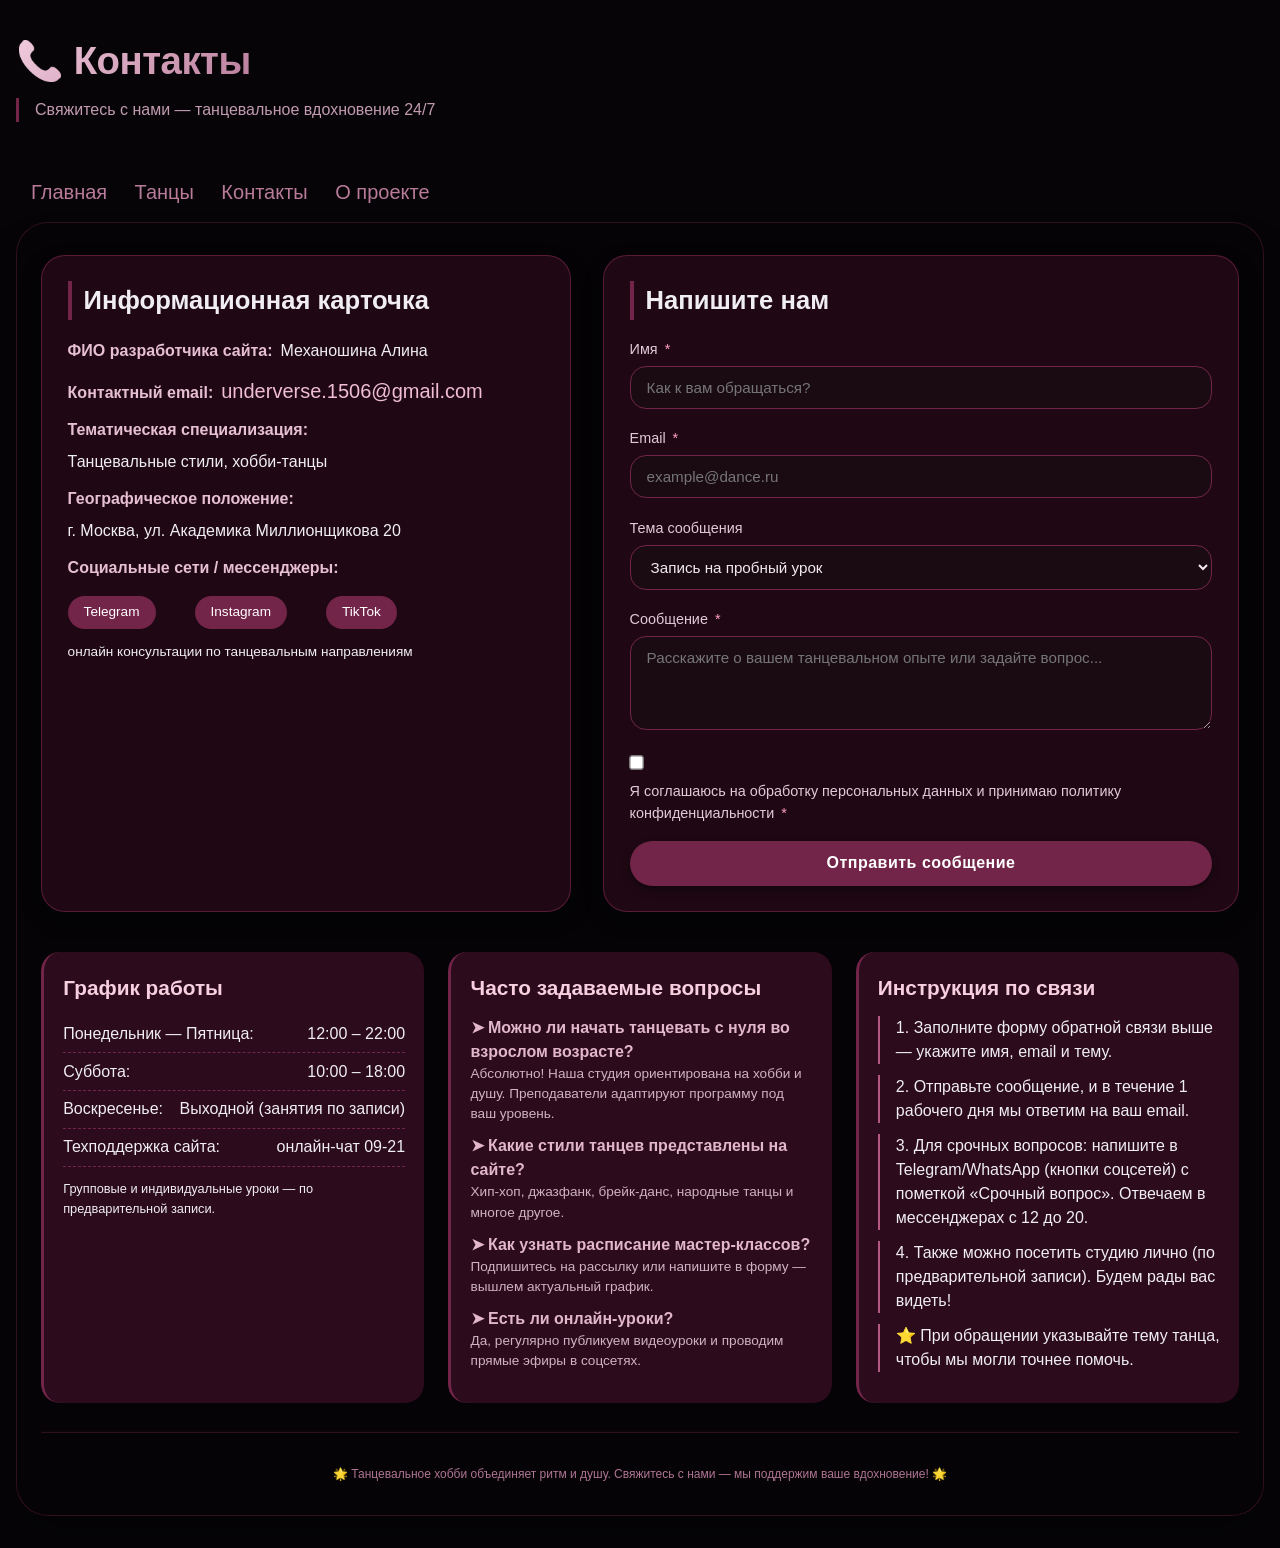
==== contacts.html @ c8854f26 "first commit" ====
<!DOCTYPE html>
<html lang="ru">
<head>
    <meta charset="UTF-8">
    <meta name="viewport" content="width=device-width, initial-scale=1.0, user-scalable=yes">
    <title>Контакты — Танцевальная студия | Хобби и стили танцев</title>
    <link rel="stylesheet" href="./contacts.css">
</head>
<body>
    <header class="header">
        <h1 class="page-title">📞 Контакты</h1>
        <div class="subhead">Свяжитесь с нами — танцевальное вдохновение 24/7</div>
        <nav class="header__nav">
            <ul class="header__list">
                <li class="header__li"><a href="./index.html">Главная</a></li>
                <li class="header__li"><a href="./dance_gallery.html">Танцы</a></li>
                <li class="header__li"><a href="./contacts.html">Контакты</a></li>
                <li class="header__li"><a href="#">О проекте</a></li>
            </ul>
        </nav>
    </header>
    <div class="container">
        <div class="contacts-grid">
            <div class="card dev-info">
                <h3>Информационная карточка</h3>
                <p><strong>ФИО разработчика сайта:</strong>Механошина Алина</p>
                <p><strong>Контактный email:</strong> <a href="mailto:underverse.1506@gmail.com" style="color:#f0bdd5;">underverse.1506@gmail.com</a></p>
                <p><strong>Тематическая специализация:</strong> Танцевальные стили, хобби-танцы</p>
                <p><strong>Географическое положение:</strong> г. Москва, ул. Академика Миллионщикова 20</p>
                <p><strong>Социальные сети / мессенджеры:</strong></p>
                <div class="social-links">
                    <a href="#" class="social-link" target="_blank">Telegram</a>
                    <a href="#" class="social-link" target="_blank">Instagram</a>
                    <a href="#" class="social-link" target="_blank">TikTok</a>
                </div>
                <p style="font-size:0.85rem; margin-top:0.6rem;">онлайн консультации по танцевальным направлениям</p>
            </div>
            <div class="card">
                <h3>Напишите нам</h3>
                <form id="feedbackForm" action="#" method="post">
                    <div class="form-group">
                        <label>Имя <span class="required-star">*</span></label>
                        <input type="text" id="name" name="name" placeholder="Как к вам обращаться?" required>
                    </div>
                    <div class="form-group">
                        <label>Email <span class="required-star">*</span></label>
                        <input type="email" id="email" name="email" placeholder="example@dance.ru" required>
                    </div>
                    <div class="form-group">
                        <label>Тема сообщения</label>
                        <select id="topic" name="topic">
                            <option value="Запись на пробный урок">Запись на пробный урок</option>
                            <option value="Вопрос по хобби и стилям">Вопрос по стилям</option>
                            <option value="Сотрудничество">Сотрудничество</option>
                            <option value="Обратная связь о сайте">Обратная связь о сайте</option>
                            <option value="Другое">Другое</option>
                        </select>
                    </div>
                    <div class="form-group">
                        <label>Сообщение <span class="required-star">*</span></label>
                        <textarea id="message" name="message" rows="4" placeholder="Расскажите о вашем танцевальном опыте или задайте вопрос..." required></textarea>
                    </div>
                    <div class="checkbox-group">
                        <input type="checkbox" id="consent" name="consent" required>
                        <label for="consent" style="margin-bottom:0;">Я соглашаюсь на обработку персональных данных и принимаю политику конфиденциальности <span class="required-star">*</span></label>
                    </div>
                    <button type="submit" class="btn-submit">Отправить сообщение</button>
                    <div id="formStatus"></div>
                </form>
            </div>
        </div>
        <div class="additional-block">
            <div class="info-card">
                <h4>График работы</h4>
                <div class="schedule-item"><span>Понедельник — Пятница:</span><span>12:00 – 22:00</span></div>
                <div class="schedule-item"><span>Суббота:</span><span>10:00 – 18:00</span></div>
                <div class="schedule-item"><span>Воскресенье:</span><span>Выходной (занятия по записи)</span></div>
                <div class="schedule-item"><span>Техподдержка сайта:</span><span>онлайн-чат 09-21</span></div>
                <p style="margin-top:0.8rem; font-size:0.8rem;">Групповые и индивидуальные уроки — по предварительной записи.</p>
            </div>
            <div class="info-card">
                <h4>Часто задаваемые вопросы</h4>
                <div class="faq-question">➤ Можно ли начать танцевать с нуля во взрослом возрасте?</div>
                <div class="faq-answer">Абсолютно! Наша студия ориентирована на хобби и душу. Преподаватели адаптируют программу под ваш уровень.</div>
                <div class="faq-question">➤ Какие стили танцев представлены на сайте?</div>
                <div class="faq-answer">Хип-хоп, джазфанк, брейк-данс, народные танцы и многое другое.</div>
                <div class="faq-question">➤ Как узнать расписание мастер-классов?</div>
                <div class="faq-answer">Подпишитесь на рассылку или напишите в форму — вышлем актуальный график.</div>
                <div class="faq-question">➤ Есть ли онлайн-уроки?</div>
                <div class="faq-answer">Да, регулярно публикуем видеоуроки и проводим прямые эфиры в соцсетях.</div>
            </div>
            <div class="info-card">
                <h4>Инструкция по связи</h4>
                <div class="instruction-step">1️. Заполните форму обратной связи выше — укажите имя, email и тему.</div>
                <div class="instruction-step">2️. Отправьте сообщение, и в течение 1 рабочего дня мы ответим на ваш email.</div>
                <div class="instruction-step">3️. Для срочных вопросов: напишите в Telegram/WhatsApp (кнопки соцсетей) с пометкой «Срочный вопрос». Отвечаем в мессенджерах с 12 до 20.</div>
                <div class="instruction-step">4️. Также можно посетить студию лично (по предварительной записи). Будем рады вас видеть!</div>
                <div class="instruction-step">⭐️ При обращении указывайте тему танца, чтобы мы могли точнее помочь.</div>
            </div>
        </div>
        <hr>
        <footer>
            🌟 Танцевальное хобби объединяет ритм и душу. Свяжитесь с нами — мы поддержим ваше вдохновение! 🌟
        </footer>
    </div>
</body>
---- contacts.css ----
* {
    margin: 0;
    padding: 0;
    box-sizing: border-box;
}

.header__nav {
    padding: 15px;
    border-radius: 5px;
}

.header__nav .header__list li {
    text-decoration: none;
    list-style-type: none;   
    display: inline-block;
}

a {
    display: inline-block; 
    position: relative;
    text-decoration: none;
    color: #b87b9a;
    margin-right: 23px;
    font-size: 20px;

}

a::after {
    content: '';
    position: absolute;
    bottom: 0;
    left: 0;
    width: 0;
    height: 2px;
    background-color: #b87b9a;
    transition: width 0.3s ease;
}

a:hover::after {
    width: 100%;
}

body {
    background-color: #060407;   /* основной фон #060407 */
    font-family: 'Segoe UI', Roboto, 'Helvetica Neue', sans-serif;
    line-height: 1.5;
    color: #f0eef2;
    padding: 2rem 1rem;
}

.container {
    max-width: 1280px;
    margin: 0 auto;
    background: rgba(6, 4, 7, 0.65);
    border-radius: 2rem;
    backdrop-filter: blur(2px);
    padding: 2rem 1.5rem;
    box-shadow: 0 20px 35px -12px rgba(0, 0, 0, 0.6);
    border: 1px solid rgba(114, 37, 72, 0.4);
}

.page-title {
    font-size: 2.4rem;
    font-weight: 800;
    margin-bottom: 0.5rem;
    letter-spacing: -0.5px;
    background: linear-gradient(135deg, #f2cddf, #b87b9a);
    -webkit-background-clip: text;
    background-clip: text;
    color: transparent;
    display: inline-block;
}

.subhead {
    color: #c29bb0;
    border-left: 3px solid #722548;
    padding-left: 1rem;
    margin-bottom: 2.5rem;
    font-size: 1rem;
}

.contacts-grid {
    display: grid;
    grid-template-columns: 1fr 1.2fr;
    gap: 2rem;
    margin-bottom: 2.5rem;
}

.card {
    background: rgba(84, 21, 51, 0.35);
    backdrop-filter: blur(4px);
    border-radius: 1.5rem;
    padding: 1.6rem;
    border: 1px solid rgba(114, 37, 72, 0.7);
    box-shadow: 0 8px 20px rgba(0, 0, 0, 0.3);
    transition: transform 0.2s ease, box-shadow 0.2s;
}

.card:hover {
    transform: translateY(-3px);
    box-shadow: 0 20px 30px -12px #00000055;
    border-color: #b84c7c;
}

.card h3 {
    font-size: 1.6rem;
    margin-bottom: 1.2rem;
    font-weight: 600;
    display: flex;
    align-items: center;
    gap: 0.6rem;
    border-left: 4px solid #722548;
    padding-left: 0.75rem;
}

.dev-info p {
    margin-bottom: 0.8rem;
    display: flex;
    align-items: baseline;
    flex-wrap: wrap;
    gap: 0.5rem;
}

.dev-info strong {
    min-width: 140px;
    color: #e6bfd2;
    font-weight: 600;
}

.social-links {
    display: flex;
    flex-wrap: wrap;
    gap: 1rem;
    margin: 1rem 0 0.8rem;
}

.social-link {
    background: #722548;
    color: white;
    padding: 0.4rem 1rem;
    border-radius: 40px;
    text-decoration: none;
    font-size: 0.85rem;
    font-weight: 500;
    transition: all 0.2s;
    display: inline-flex;
    align-items: center;
    gap: 0.4rem;
}

.social-link:hover {
    background: #a13e6b;
    transform: scale(1.02);
    box-shadow: 0 2px 8px rgba(0,0,0,0.3);
}

.form-group {
    margin-bottom: 1.2rem;
}

label {
    display: block;
    margin-bottom: 0.35rem;
    font-weight: 500;
    font-size: 0.9rem;
    color: #e2cbd8;
}

.required-star {
    color: #ff9fbd;
    margin-left: 3px;
}

input, select, textarea {
    width: 100%;
    padding: 0.75rem 1rem;
    background-color: #1a0b13;
    border: 1px solid #722548;
    border-radius: 1rem;
    font-size: 0.95rem;
    color: #f3eaf0;
    transition: 0.2s;
    font-family: inherit;
}

input:focus, select:focus, textarea:focus {
    outline: none;
    border-color: #b85783;
    box-shadow: 0 0 0 3px rgba(114, 37, 72, 0.5);
    background-color: #2a1220;
}

.checkbox-group {
    display: flex;
    align-items: center;
    gap: 0.75rem;
    flex-wrap: wrap;
    margin: 1rem 0;
}

.checkbox-group input {
    width: auto;
    transform: scale(1.1);
    margin: 0;
    accent-color: #722548;
}

.btn-submit {
    background: #722548;
    border: none;
    padding: 0.85rem 1.8rem;
    border-radius: 2rem;
    font-weight: bold;
    font-size: 1rem;
    color: white;
    cursor: pointer;
    transition: all 0.25s;
    width: 100%;
    font-family: inherit;
    letter-spacing: 0.5px;
    box-shadow: 0 4px 8px rgba(0,0,0,0.4);
}

.btn-submit:hover {
    background: #9b3c67;
    transform: translateY(-2px);
    box-shadow: 0 8px 18px #00000040;
}

.additional-block {
    display: grid;
    grid-template-columns: repeat(3, 1fr);
    gap: 1.5rem;
    margin-top: 1rem;
}

.info-card {
    background: rgba(84, 21, 51, 0.5);
    border-radius: 1.2rem;
    padding: 1.2rem;
    border-left: 3px solid #722548;
}

.info-card h4 {
    font-size: 1.3rem;
    margin-bottom: 0.8rem;
    color: #f7cfdf;
}

.schedule-item {
    display: flex;
    justify-content: space-between;
    border-bottom: 1px dashed #722548;
    padding: 0.4rem 0;
}

.faq-question {
    font-weight: 700;
    margin-top: 0.6rem;
    color: #e2b6cb;
}

.faq-answer {
    font-size: 0.85rem;
    margin-bottom: 0.6rem;
    color: #cfb3c2;
}

.instruction-step {
    margin-bottom: 0.7rem;
    padding-left: 1rem;
    border-left: 2px solid #b45781;
}

hr {
    margin: 1.8rem 0;
    border-color: #72254860;
}

footer {
    text-align: center;
    margin-top: 2rem;
    font-size: 0.75rem;
    color: #b07594;
}

.success-message {
    background: #1f3b2c;
    border-left: 6px solid #6fbf4c;
    padding: 0.8rem;
    border-radius: 1rem;
    margin-top: 1rem;
    text-align: center;
    color: #c6f7d0;
}

.error-message {
    background: #541533aa;
    border-left: 6px solid #ff7b89;
    padding: 0.5rem;
    border-radius: 0.8rem;
    font-size: 0.85rem;
    color: #ffc0cb;
    margin-top: 0.3rem;
}

.hidden {
    display: none;
}
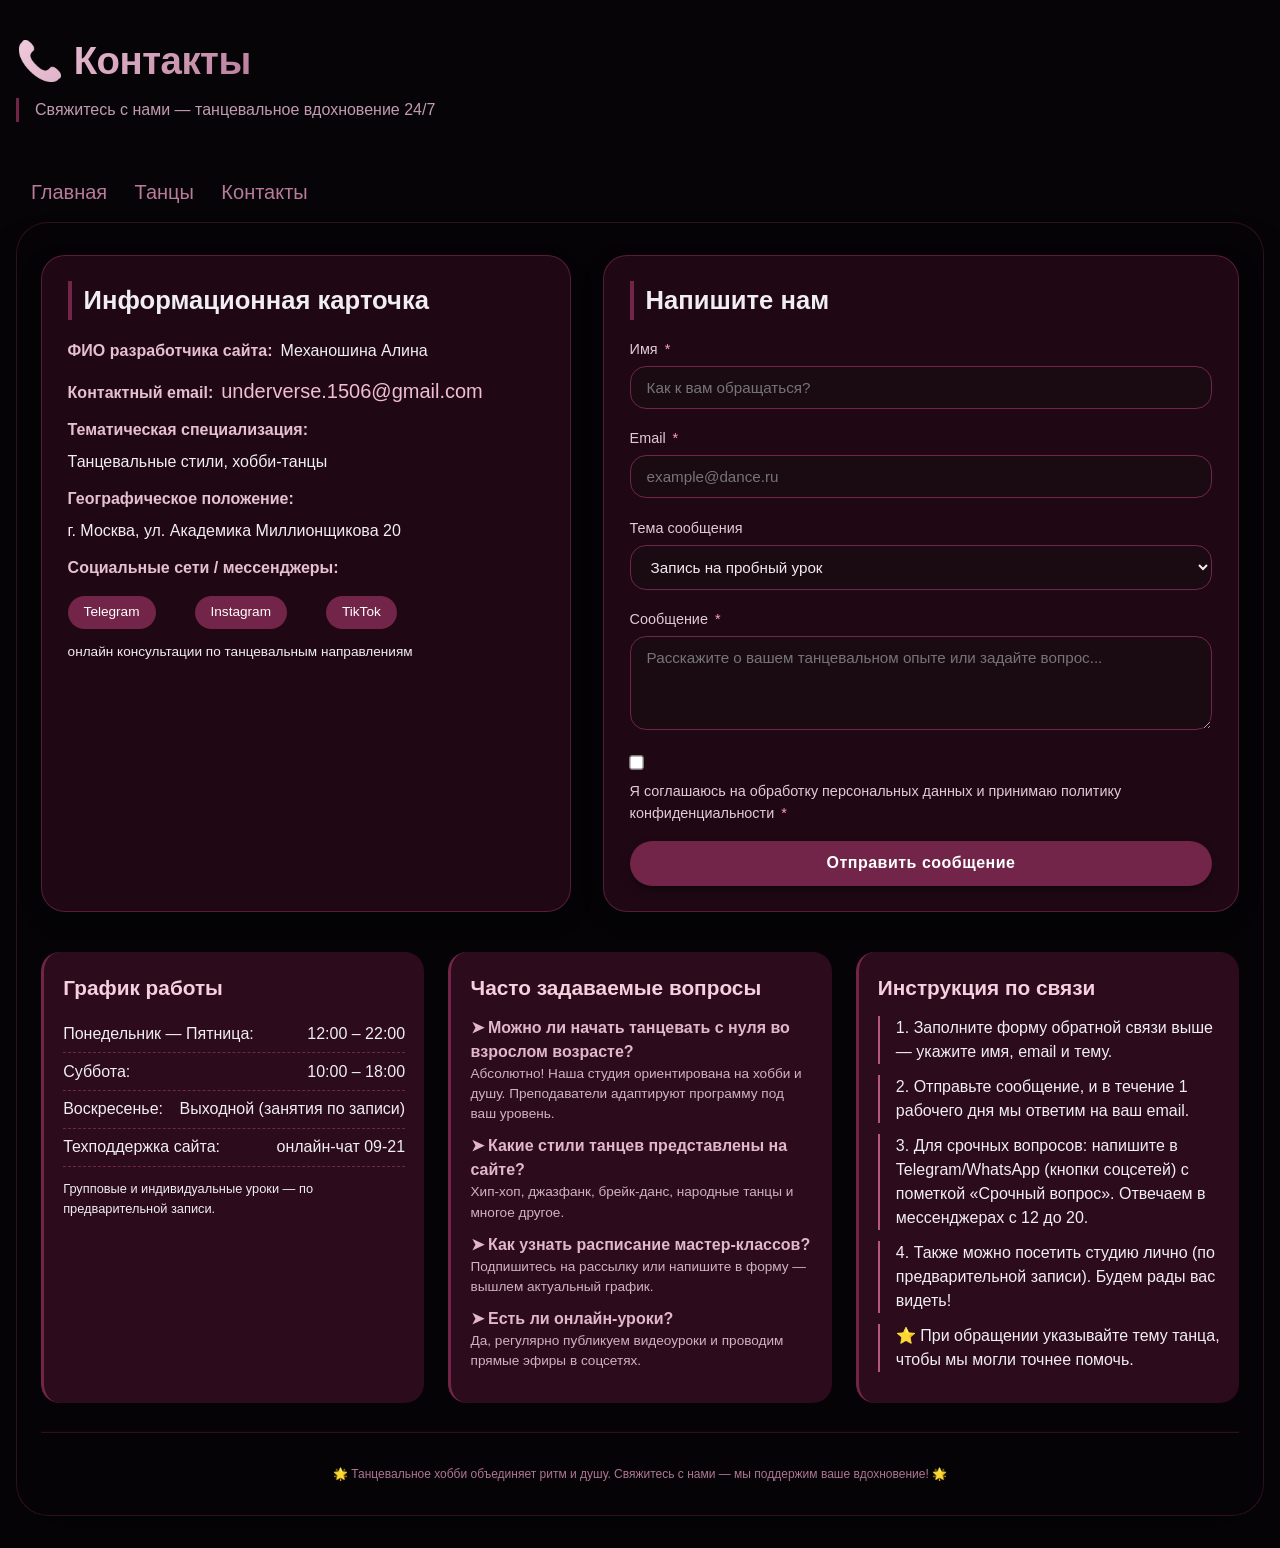
==== commit 4363b85f: "second commit" ====
--- a/contacts.html
+++ b/contacts.html
@@ -15,7 +15,6 @@
                 <li class="header__li"><a href="./index.html">Главная</a></li>
                 <li class="header__li"><a href="./dance_gallery.html">Танцы</a></li>
                 <li class="header__li"><a href="./contacts.html">Контакты</a></li>
-                <li class="header__li"><a href="#">О проекте</a></li>
             </ul>
         </nav>
     </header>
